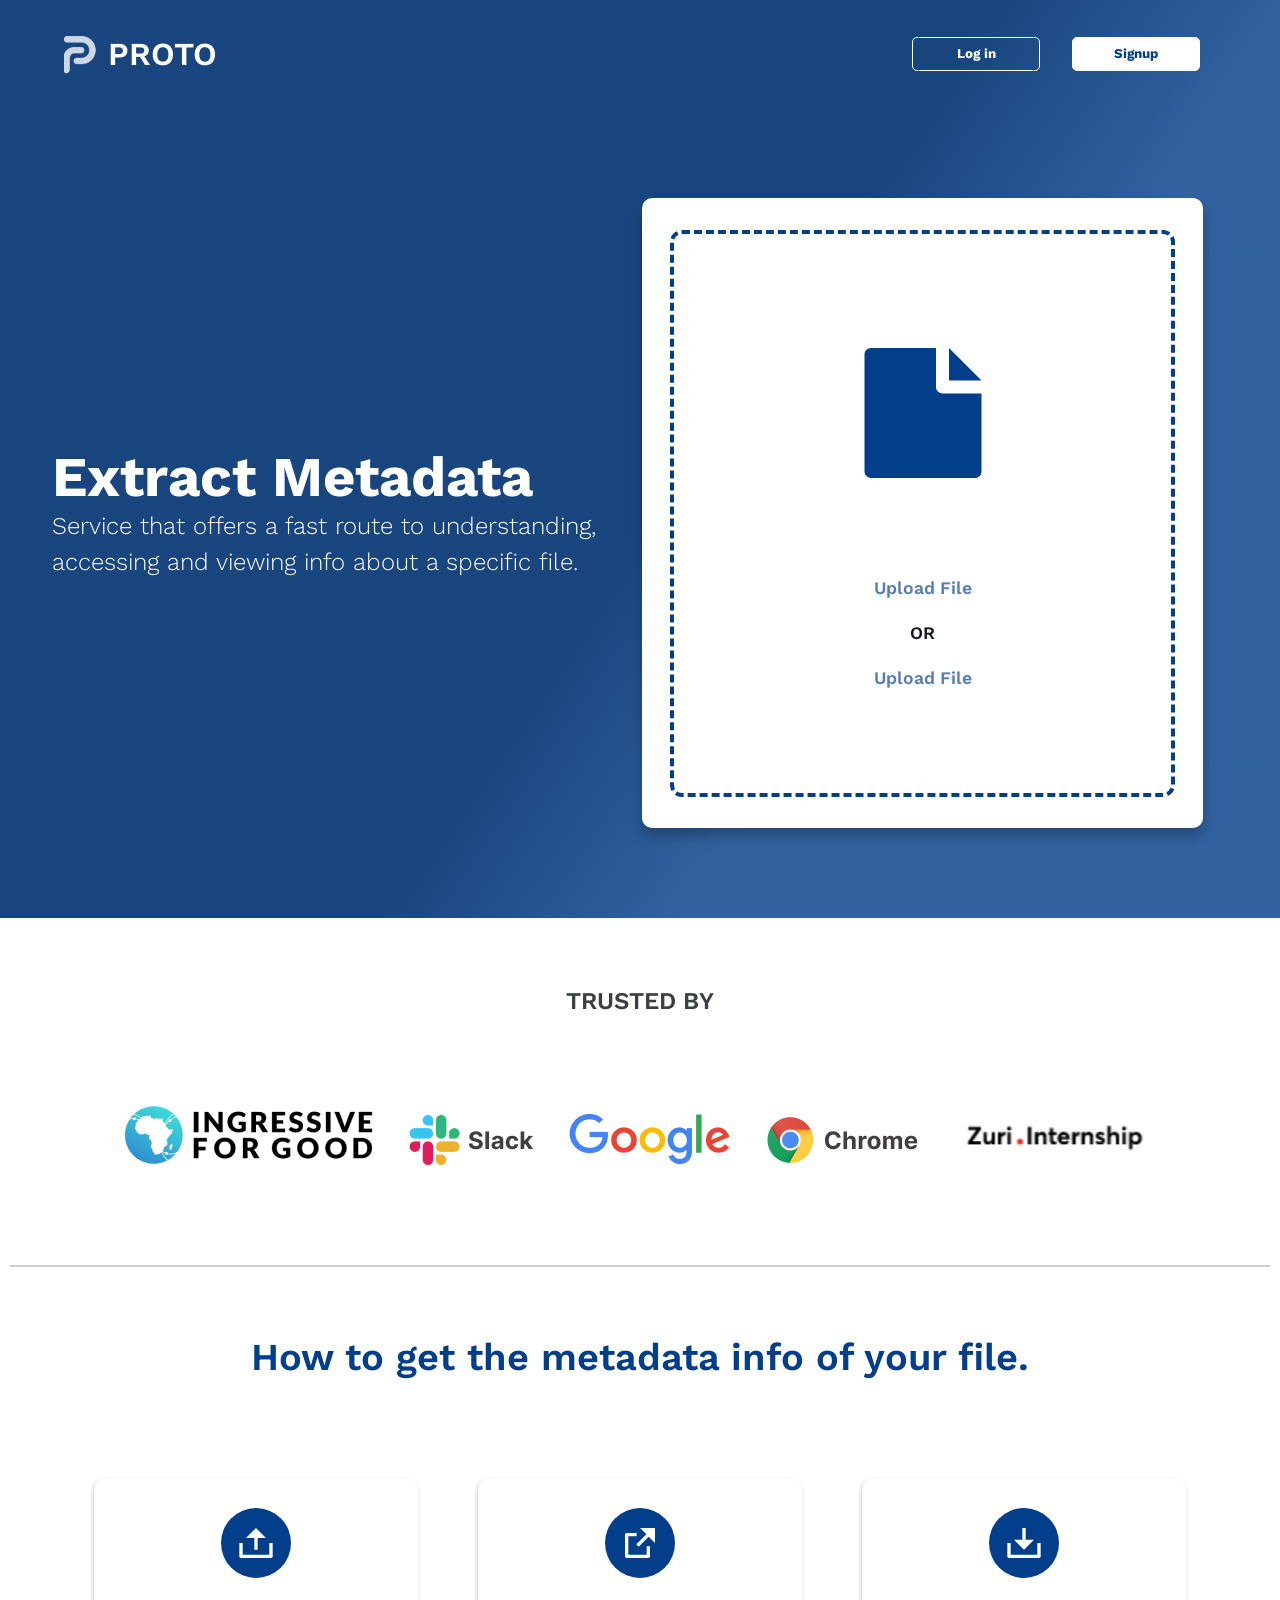
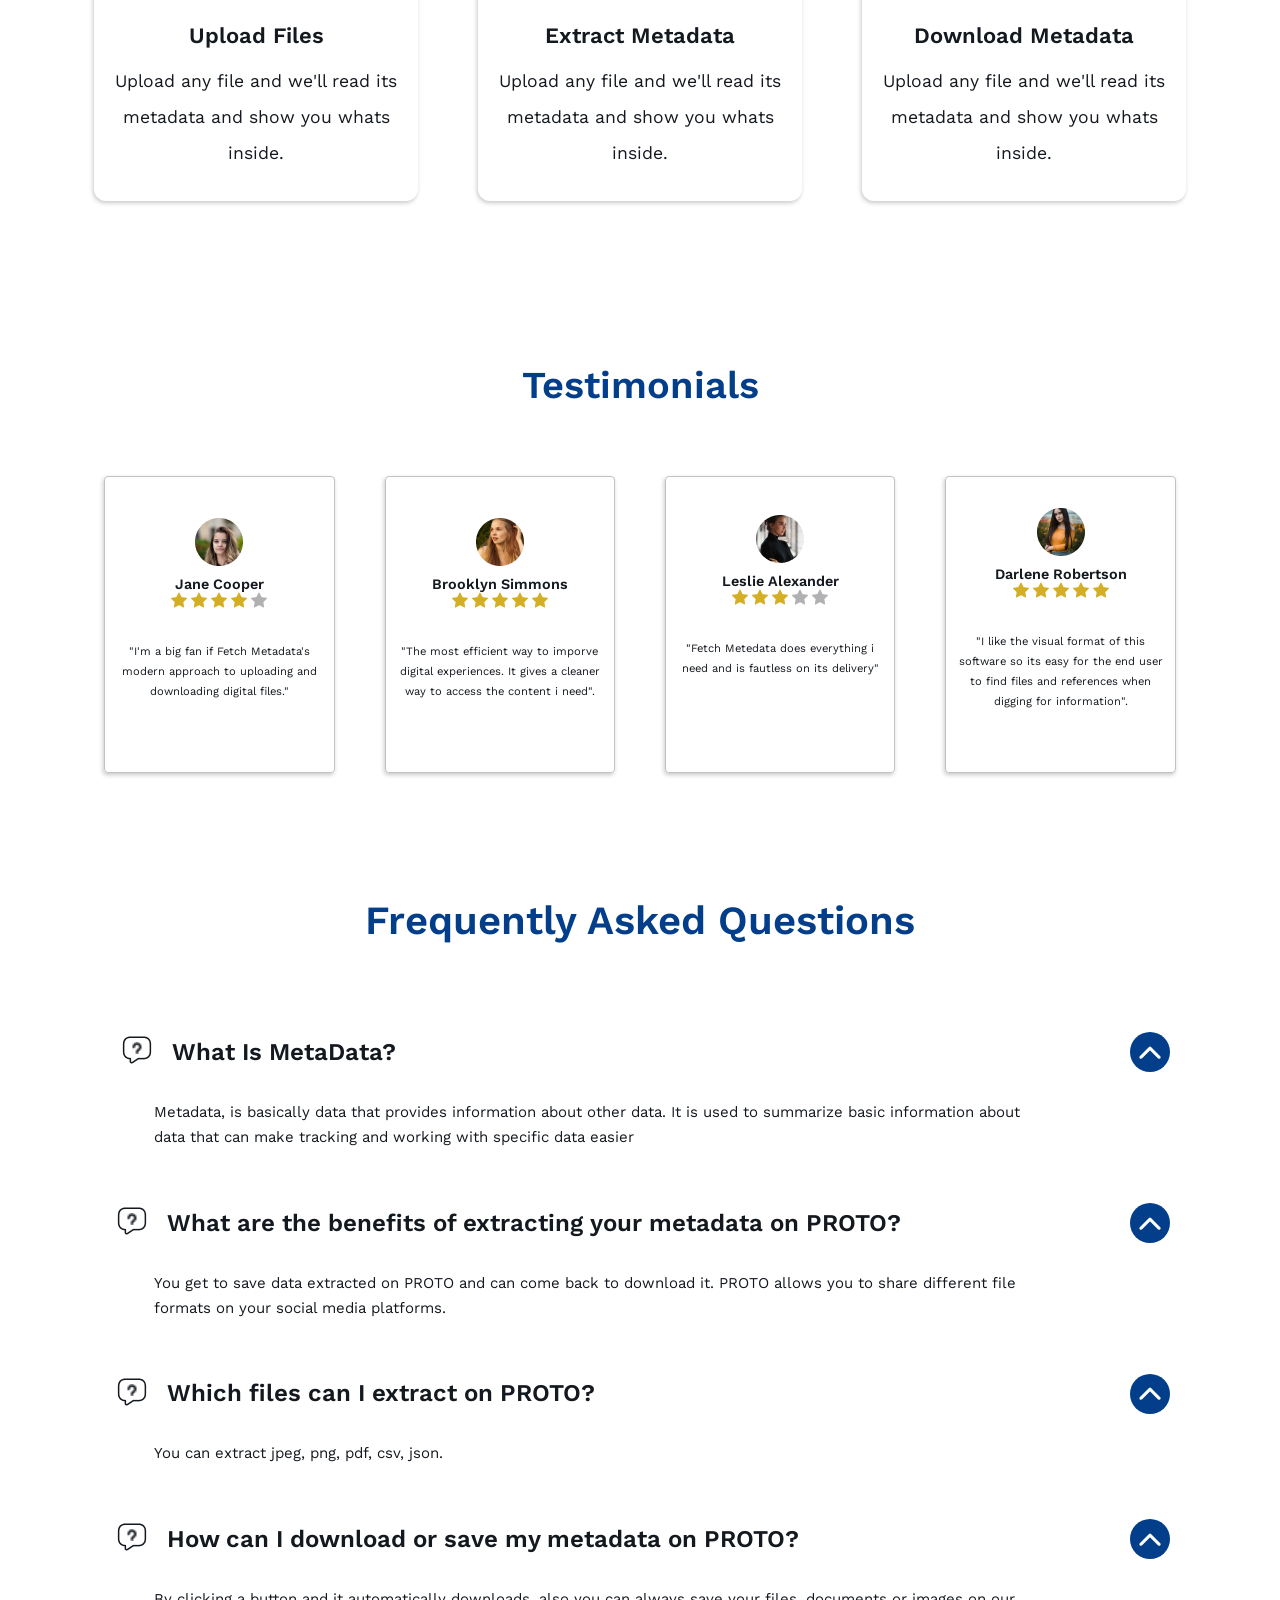
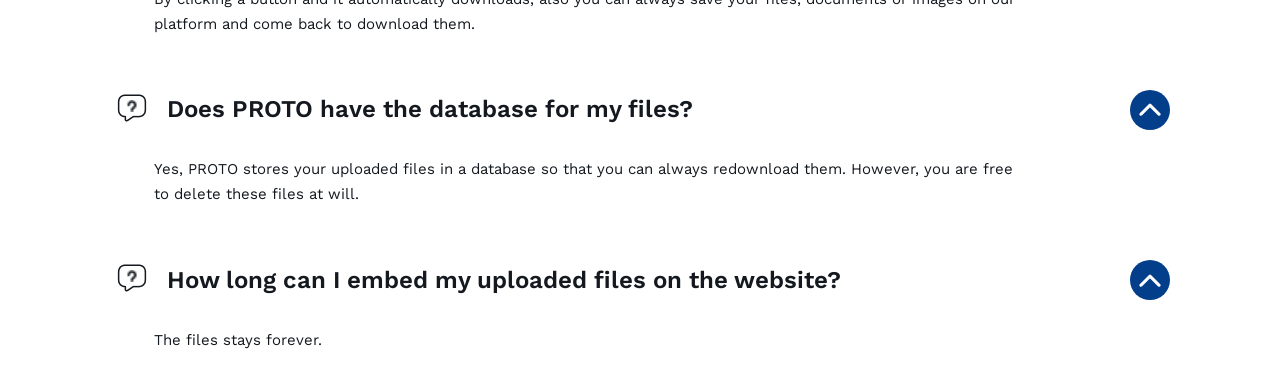
==== zuri-project-landing-page/index.html @ 71b72086 "Add files via upload" ====
<!DOCTYPE html>
<html lang="en">
<head>
    <link rel="stylesheet" href="style.css">
    <meta charset="UTF-8">
    <meta http-equiv="X-UA-Compatible" content="IE=edge">
    <meta name="viewport" content="width=device-width, initial-scale=1.0">
    
    <title>Document</title>
</head>
<body>

<div class="header" id="header">
<nav class="nav_bar">
 
    <div class="logo_div">
        <img src="images/proto 1.svg" alt="logo" class="image">
        <p class="logo_title">PROTO</p>
    </div>
    <div class="button_div" id="menu">
        <button class="login_btn">Log in</button>
        <button class="signup_btn">Signup</button>
    </div>
    <div class="burger" id="burger">
        <div class="line " id="line_1"></div>
        <div class="line" id="line_2"></div>
        <div class="line" id="line_3"></div>
    </div>
</nav>

<div class="hero" id="hero">
    <div class="hero_text_div">
        <p class="title">Extract Metadata</p>
        <p class="subtitle">Service that offers a fast route to understanding, accessing and viewing info about a specific file.</p>
    </div>

    <div class="drop_section_outer">
        <div class="drop_section_inner">
            <img class="file" src="images/Vector.svg" alt="file Symbol">
            <div class="upload_div"> 
           <label class="upload" for="inputTag">
                Upload File
                <input id="inputTag" type="file"/>
              </label>
            <p class="or">OR</p>
            <label class="paste_url" for="inputTag">
                Upload File
                <input id="inputTag" type="file"/>
              </label>
              </div>
            </div>

        </div>
    </div>

  
</div>
</div>





<section class="trusty_sec" id="trust">
    <div class="trusted_div">
    <p class="trusted_p">
       TRUSTED BY
    </p>
    <div class="trustees">
       <img class="trusty_img" src="images/ingressive.jpg" alt="">
       <img class="trusty_img" src="images/Slack.png" alt="">
       <img class="trusty_img" src="images/Google svg.jpg" alt="">
       <img  class="trusty_img"src="images/Chrome.jpg" alt="">
      
       <img class="trusty_img" src="images/zuri.svg" alt="">
    </div>
   </div>
<hr>
</section>

<div class="instructions">
 <p class="instruction_heading">
    How to get the metadata info of your file.
 </p>
 <div class="instruction_cards">
    <div class="instruction_card">
        <div class="blue_circle">  <img src="images/upload.svg" alt="" class="instruction_icon"></div>
      
        <p class="instruction_title">
            Upload Files
        </p>
        <p class="instruction_paragragh">
            Upload any file and we'll read its metadata and show you whats inside.
        </p>
    </div>
    
   <div class="instruction_card">
        <div class="blue_circle">  <img src="images/extract.svg" alt="" class="instruction_icon"></div>
      
        <p class="instruction_title">
          Extract Metadata
        </p>
        <p class="instruction_paragragh">
            Upload any file and we'll read its metadata and show you whats inside.
        </p>
    </div>   
    
   <div class="instruction_card">
        <div class="blue_circle">  <img src="images/export.svg" alt="" class="instruction_icon"></div>
      
        <p class="instruction_title">
         Download Metadata
        </p>
        <p class="instruction_paragragh">
            Upload any file and we'll read its metadata and show you whats inside.
        </p>
    </div>
    
</div>
</div>

<div class="instructions testimonials">
 <p class="instruction_heading testimonial_heading">
  Testimonials
 </p>
 <div class="instruction_cards testimonial_cards">
      
   <div class="instruction_card testimonial_card">
        <div class="blue_circle testimonial_circle">  <img src="images/avatar1.png" alt="" class="instruction_icon"></div>
      
        <p class="instruction_title testimonial_title">
         Jane Cooper
        </p>
            <div class="stars">
         <img src="images/stared.png" alt=""> 
         <img src="images/stared.png" alt="">     
         <img src="images/stared.png" alt="">     
         <img src="images/stared.png" alt="">     
         <img src="images/unstarred.png" alt="">
        </div>
        <p class="instruction_paragragh testimonial_paragragh">
            "I'm a big fan if Fetch Metadata's modern approach to uploading and downloading digital files."
        </p>
    </div>   
    
   <div class="instruction_card testimonial_card">
        <div class="blue_circle testimonial_circle">  <img src="images/avatar2.png" alt="" class="instruction_icon"></div>
      
        <p class="instruction_title testimonial_title">
          Brooklyn Simmons
        </p>
            <div class="stars">
         <img src="images/stared.png" alt=""> 
         <img src="images/stared.png" alt="">     
         <img src="images/stared.png" alt="">     
         <img src="images/stared.png" alt="">     
         <img src="images/stared.png" alt="">
        </div>
        <p class="instruction_paragragh testimonial_paragragh">
           "The most efficient way to imporve digital experiences.
           It gives a cleaner way to access the content i need".
        </p>
    </div>   
    
     
   <div class="instruction_card testimonial_card">
        <div class="blue_circle testimonial_circle alex">  <img src="images/avatar3.png" alt="" class="instruction_icon"></div>
      
        <p class="instruction_title testimonial_title">
          Leslie Alexander
        </p>
        <div class="stars">
         <img src="images/stared.png" alt=""> 
         <img src="images/stared.png" alt="">     
         <img src="images/stared.png" alt="">     
         <img src="images/unstarred.png" alt="">     
         <img src="images/unstarred.png" alt="">
        </div>
        <p class="instruction_paragragh testimonial_paragragh">
          "Fetch Metedata does everything i need and is fautless on its delivery"
        </p>
    </div>   
        
   <div class="instruction_card testimonial_card">
        <div class="blue_circle testimonial_circle">  <img src="images/avatar4.png" alt="" class="instruction_icon"></div>
      
        <p class="instruction_title testimonial_title">
          Darlene Robertson
        </p>
            <div class="stars">
         <img src="images/stared.png" alt=""> 
         <img src="images/stared.png" alt="">     
         <img src="images/stared.png" alt="">     
         <img src="images/stared.png" alt="">     
         <img src="images/stared.png" alt="">
        </div>
        <p class="instruction_paragragh testimonial_paragragh">
            "I like the visual format of this software so its easy for the end user to find files and references when digging for information".
        </p>
    </div>   
</div>


<section class="questions">
    <p class="questions_heading">Frequently Asked Questions</p>

    <div class="question">
      <div class="question_heading_and_icon q-h-1">
        <div class="q-heading">
            <div class="q-icon">
             <img class="q-box" src="images/q-box.png" alt="">
          <img class="question-mark question-mark-1" src="images/questionmark.png" alt="">
        </div>
        
         <p class="question_heading">
            What Is MetaData?
         </p>
        </div>
        <div class="question_hide">
            <img class="arrow-up" src="images/arrow up.png" alt="">
        </div>

      </div>
      <p class="question_paragragh">Metadata, is basically data that provides information about other data.  It is used to summarize basic information about data that can make tracking and working with specific data easier</p>
    </div>

    <div class="question">
      <div class="question_heading_and_icon">
        <div class="q-heading">
            <div class="q-icon">
             <img class="q-box" src="images/q-box.png" alt="">
          <img class="question-mark" src="images/questionmark.png" alt="">
        </div>
        
         <p class="question_heading">
          What are the benefits of extracting your metadata on PROTO?
         </p>
        </div>
        <div class="question_hide">
            <img class="arrow-up" src="images/arrow up.png" alt="">
        </div>

      </div>
      <p class="question_paragragh">You get to save data extracted on PROTO and can come back to download it. PROTO allows you to share different file formats on your social media platforms.</p>
    </div>

    <div class="question">
      <div class="question_heading_and_icon">
        <div class="q-heading">
            <div class="q-icon">
             <img class="q-box" src="images/q-box.png" alt="">
          <img class="question-mark" src="images/questionmark.png" alt="">
        </div>
        
         <p class="question_heading">
            Which files can I extract on PROTO?
         </p>
        </div>
        <div class="question_hide">
            <img class="arrow-up" src="images/arrow up.png" alt="">
        </div>

      </div>
      <p class="question_paragragh p-3">
        You can extract jpeg, png, pdf, csv, json.
      </p>
    </div>

    <div class="question">
      <div class="question_heading_and_icon">
        <div class="q-heading">
            <div class="q-icon">
             <img class="q-box" src="images/q-box.png" alt="">
          <img class="question-mark" src="images/questionmark.png" alt="">
        </div>
        
         <p class="question_heading">
           How can I download or save my metadata on PROTO? 
         </p>
        </div>
        <div class="question_hide">
            <img class="arrow-up" src="images/arrow up.png" alt="">
        </div>

      </div>
      <p class="question_paragragh">By clicking a button and it automatically downloads, also you can always save your files, documents or images on our platform and come back to download them.</p>
    </div>

    <div class="question">
      <div class="question_heading_and_icon">
        <div class="q-heading">
            <div class="q-icon">
             <img class="q-box" src="images/q-box.png" alt="">
          <img class="question-mark" src="images/questionmark.png" alt="">
        </div>
        
         <p class="question_heading">
          Does PROTO have the database for my files?
         </p>
        </div>
        <div class="question_hide">
            <img class="arrow-up" src="images/arrow up.png" alt="">
        </div>

      </div>
      <p class="question_paragragh">Yes, PROTO stores your uploaded files in a database so that you can always redownload them. However, you are free to delete these files at will.</p>
    </div>

    <div class="question">
      <div class="question_heading_and_icon">
        <div class="q-heading">
            <div class="q-icon">
             <img class="q-box" src="images/q-box.png" alt="">
          <img class="question-mark" src="images/questionmark.png" alt="">
        </div>
        
         <p class="question_heading">
            How long can I embed my uploaded files on the website?
         </p>
        </div>
        <div class="question_hide">
            <img class="arrow-up" src="images/arrow up.png" alt="">
        </div>

      </div>
      <p class="question_paragragh">The files stays forever.</p>
    </div>

   

</section>


    <script src="app.js"></script>
</body>

</html>
---- zuri-project-landing-page/style.css ----
@import url("https://fonts.googleapis.com/css2?family=Work+Sans:wght@500&display=swap");
@import url("https://fonts.googleapis.com/css2?family=Work+Sans:wght@300&display=swap");

* {
  padding: 0;
  margin: 0;
  box-sizing: border-box;
}

.header {
  overflow-x: hidden;
  background: linear-gradient(
    124.05deg,
    rgba(0, 49, 112, 0.9) 52.28%,
    rgba(2, 62, 138, 0.81) 68.75%
  );
  width: 100%;
}

.nav_bar {
  display: flex;
  width: 100vw;
  height: 12vh;
  justify-content: space-between;
  align-items: center;
  background: transparent;
}

.image {
  background: transparent;
}

.logo_div {
  display: flex;
  height: 100%;
  justify-content: space-around;
  align-items: center;
  z-index: 20;
  padding: 0 5%;
}

.logo_title {
  width: 110px;
  height: 36px;
  margin-left: 10px;
  font-family: "Work Sans";
  font-style: normal;
  font-weight: 600;
  font-size: 32px;
  line-height: 35px;
  display: flex;
  align-items: center;

  color: #ffffff;
}

.burger {
  display: flex;
  flex-direction: column;
  display: none;
  justify-content: center;
  align-items: center;
  margin: 0 20px;
}

.line {
  width: 35px;
  height: 1.5px;
  background-color: #ffffff;
  margin: 7px;
  border-radius: 2px;
  margin: 8px;
}

.button_div {
  width: 25%;
  display: flex;
  justify-content: space-around;
  margin-right: 5%;
}
.login_btn {
  border: 1.5px white solid;
  border-radius: 5px;
  background: transparent;
  font-family: "Work Sans";
  font-style: normal;
  line-height: 10px;
  color: white;
  width: 10vw;
  font-weight: 700;
}
.login_btn:hover {
  background-color: white;
  color: #023e8a;
  cursor: pointer;
}
.signup_btn {
  border: 1.5px white solid;
  border-radius: 5px;
  background: white;
  font-family: "Work Sans";
  font-style: normal;
  line-height: 32px;
  font-weight: 700;
  color: #023e8a;
  width: 10vw;
}
.signup_btn:hover {
  transform: scale(1.1);
  cursor: pointer;
}
.hero {
  display: flex;
  height: 90vh;
  width: 100vw;
  justify-content: center;
  align-items: center;
  padding: 6%;
}
.hero_text_div {
  margin-left: -25px;
}
.title {
  font-family: "Work Sans";
  font-style: normal;
  font-weight: 700;
  font-size: 56px;
  line-height: 62px;
  color: #ffffff;
}

.subtitle {
  font-family: "Work Sans";
  font-style: normal;
  font-weight: 300;
  font-size: 24px;
  line-height: 36px;
  color: #ffffff;
}

.drop_section_outer {
  display: flex;
  justify-content: center;
  align-items: center;
  width: 80vw;
  height: 70vh;
  background: #ffffff;
  box-shadow: 1px 8px 14px rgba(0, 0, 0, 0.25);
  border-radius: 10px;
}

.drop_section_inner {
  box-sizing: border-box;
  display: flex;
  justify-content: space-evenly;
  flex-direction: column;
  align-items: center;
  width: 90%;
  height: 90%;
  color: rebeccapurple;
  border: 4px dashed #023e8a;
  border-radius: 12px;
}
.upload_div {
  margin-top: -40px;
  display: flex;
  width: 100%;
  flex-direction: column;
}
.upload {
  text-decoration: none;
  margin: 5% 0;
  font-family: "Work Sans";
  font-style: normal;
  font-weight: 600;
  font-size: 110%;

  text-align: center;
  color: #567eb1;
}

.paste_url {
  text-decoration: none;
  margin: 5% 0 -2% 0;
  text-decoration: none;

  font-family: "Work Sans";
  font-style: normal;
  font-weight: 600;
  font-size: 110%;

  text-align: center;
  color: #567eb1;
}

.or {
  font-family: "Work Sans";
  font-style: normal;
  font-weight: 600;
  font-size: 110%;

  text-align: center;
  color: #14191f;
}

input {
  display: none;
}
label {
  cursor: pointer;
}

.trusty_sec {
  display: flex;
  flex-direction: column;
  align-items: center;
  justify-content: center;
}

.trusted_div {
  display: flex;
  flex-direction: column;
  justify-content: space-around;
  align-items: center;
  height: 30vh;
  margin-top: 2%;
  font-family: "Work Sans";
}
.trusted_p {
  font-family: "Work Sans";
  height: 27px;
  font-style: normal;
  font-weight: 600;
  font-size: 24px;
  line-height: 26px;
  align-items: center;
  text-align: center;
  color: #3b3f44;
}
.trusty_img {
  margin: 0 15px;
}
.instructions {
  display: flex;
  flex-direction: column;
  justify-content: center;
  align-items: center;
}
.instruction_heading {
  font-family: "Work Sans";
  font-style: normal;
  font-weight: 600;
  font-size: 38px;
  margin-top: 5%;
  line-height: 53px;
  color: #023e8a;
  text-align: center;
}
hr {
  margin-top: 4%;
  height: 2px;
  border: none;
  width: 98.5vw;
  background-color: rgb(206, 206, 206);
}
.instruction_cards {
  display: flex;
  justify-content: space-around;
  padding: 5%;
}

.instruction_card {
  display: flex;
  flex-direction: column;
  margin: 30px;
  padding: 30px 10px;
  justify-content: center;
  align-items: center;
  border-radius: 12px;
  box-shadow: -1px 2px 4px #c9c9c9;
}
.blue_circle {
  width: 70px;
  height: 70px;
  border-radius: 50%;
  background: #023e8a;
  display: flex;
  justify-content: center;
  align-items: center;
}
.instruction_title {
  font-family: "Work Sans";
  font-style: normal;
  font-weight: 600;
  font-size: 22px;
  padding: 10px 0;
  margin-top: 30px;
  line-height: 35px;
  color: #14191f;
}
.instruction_paragragh {
  font-family: "Work Sans";
  font-style: normal;
  font-weight: 400;
  font-size: 110%;
  line-height: 36px;
  text-align: center;
  color: #14191f;
}

.testimonial_card {
  border: 1px solid rgb(194, 194, 194);
  width: 18vw;
  margin: 0 25px;
  border-radius: 4px;
}

.testimonial_title {
  font-size: 90%;
  margin: -20px;
}

.testimonial_paragragh {
  font-size: 70%;
  padding: -200px;
  line-height: 20px;
  margin-bottom: 30px;
}

.testimonial_circle {
  background: transparent;
  margin-top: -10px;
}
.stars {
  margin-bottom: 30px;
}
.alex {
  margin-top: -35px;
}

.questions {
  display: flex;
  flex-direction: column;
  align-items: center;
}
.questions_heading {
  font-family: "Work Sans";
  font-style: normal;
  font-weight: 600;
  font-size: 250%;
  line-height: 53px;
  text-align: center;
  display: flex;
  align-items: center;
  text-align: center;
  color: #023e8a;
  margin: 5% 0;
}

.question-mark {
  position: relative;
  transform: scale(1.5);
  bottom: 12px;
  left: -22px;
}
.question_heading_and_icon {
  display: flex;
  justify-content: space-between;
  align-items: center;
}
.question_heading {
  font-family: "Work Sans";
  font-style: normal;
  font-weight: 600;
  font-size: 150%;
  line-height: 35px;
  margin-left: 10px;
  color: #14191f;
}
.q-heading {
  display: flex;
  justify-content: space-between;
  align-items: center;
  padding: 30px;

  margin: 0 2%;
}

.question_hide {
  width: 40px;
  height: 40px;
  margin: 0 4%;
  background: #023e8a;
  border-radius: 50%;
  display: flex;
  justify-content: center;
  align-items: center;
}
.question_paragragh {
  font-family: "Work Sans";
  font-style: normal;
  font-size: 15px;
  line-height: 25px;
  color: #14191f;
  padding: 0 15vw 2vw 7vw;
  width: 90vw;
}
.q-h-1 {
  margin-left: 5px;
}
@media screen and (max-width: 800px) {
  .hero {
    flex-direction: column;

    text-align: center;
    padding: 0;
    margin: 0;
  }
  .title {
    margin-left: 20px;
    margin-bottom: 20px;
  }

  .hero {
    height: 70vh;
  }

  .subtitle {
    font-weight: 200;
    padding-left: 20px;
    margin-left: 20px;
    padding-right: 20px;
    font-size: 130%;
  }

  .drop_section_outer {
    margin-top: 40px;
    width: 85%;
    height: 40%;
  }
  .file {
    transform: scale(0.5);
    margin-top: -40px;
  }
  .upload_div {
    flex-direction: row;
    width: 100%;
    margin-top: -50px;
    align-items: center;
    justify-content: space-evenly;
  }
  .upload {
    margin: 5% 0 -2% 0;
  }
  .or {
    margin: 5% 0 -2% 0;
  }
  .button_div {
    height: 150vh;
    z-index: 0;
    padding-top: 200px;
    width: 50vw;
    position: absolute;
    justify-content: center;
    flex-direction: column;
    align-items: center;
    background-color: #023e8a;
    visibility: hidden;
  }
  .button_div_active {
    visibility: visible;
    animation-name: fade;
    animation-duration: 500ms;
  }
  .burger {
    display: block;
  }

  @keyframes fade {
    from {
      opacity: 0;
      width: 0vw;
      height: 0vh;
    }
    to {
      opacity: 1;
      width: 50vw;
      height: 150vh;
    }
  }

  .login_btn {
    margin: 60px auto 0 auto;
    padding: 12px 0;
    width: 80%;
  }

  .signup_btn {
    margin: 10px auto 0 auto;
    width: 80%;
  }
  .trustees {
    width: 350px;
    overflow-x: scroll;
    overflow-y: hidden;
    white-space: nowrap;
  }
  .instruction_heading {
    padding: 0 30px;
  }
  .instruction_cards {
    flex-direction: column;
  }
  ::-webkit-scrollbar {
    display: none;
  }
  .testimonial_card {
    width: 75vw;
    margin-top: 70px;
  }
  .alex {
    margin-top: -10px;
  }
  .line_1 {
    height: 2px;
    transform: rotate(45deg) translate(5px, 5px);
  }
  .line_3 {
    height: 2px;
    transform: rotate(-45deg) translate(9px, -9px);
  }
  .line_2 {
    opacity: 0;
  }
  .question_heading {
    font-size: 90%;
  }
  .q-heading {
    margin-left: -0px;
  }
  .question-mark {
    left: 13px;
    bottom: 30px;
  }
  .question-mark-1 {
    position: relative;
    transform: scale(1.5);
    bottom: 12px;
    left: -22px;
  }
  .q-h-1 {
    margin-left: 5px;
  }
  .question_paragragh {
    margin-left: 40px;
  }
  .question_hide {
    height: 20px;
    width: 20px;
  }
  .arrow-up {
    transform: scale(0.5);
  }

  .questions_heading {
    margin: 50px 0;
    font-size: 200%;
  }
}
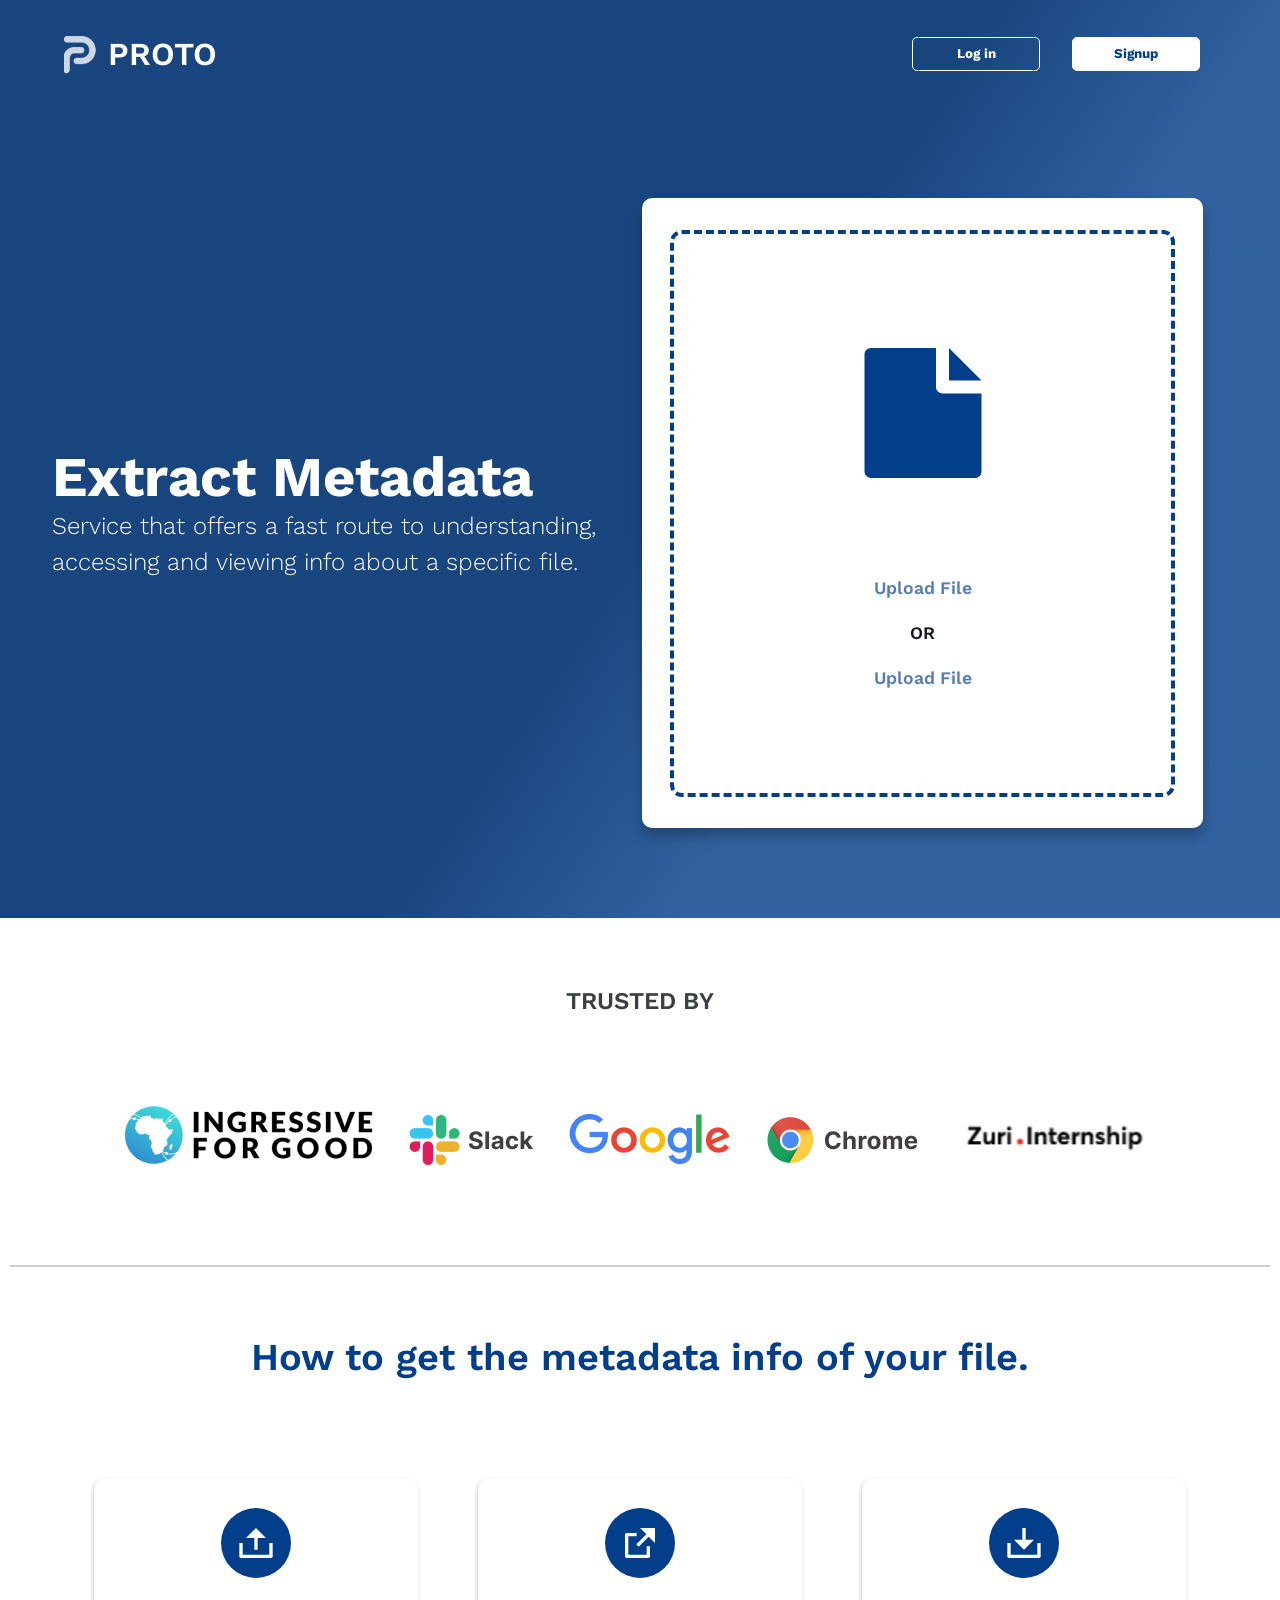
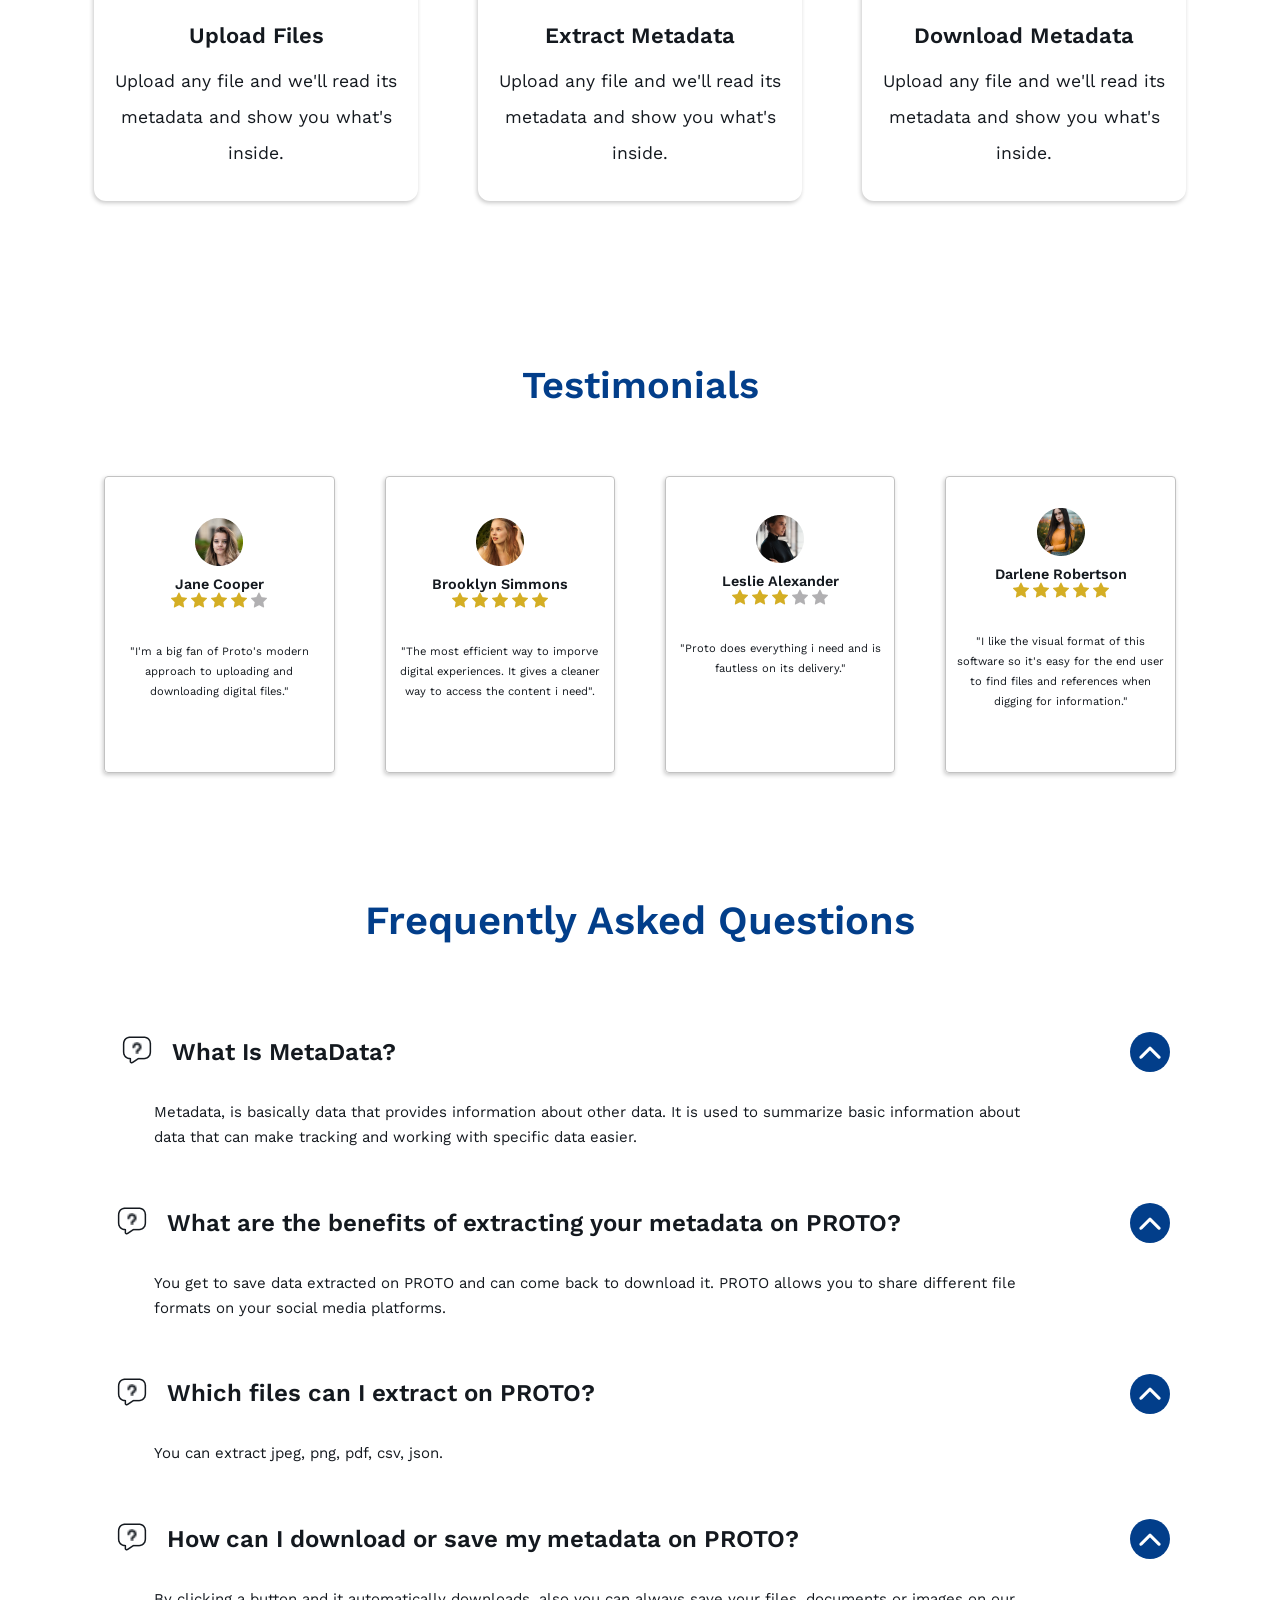
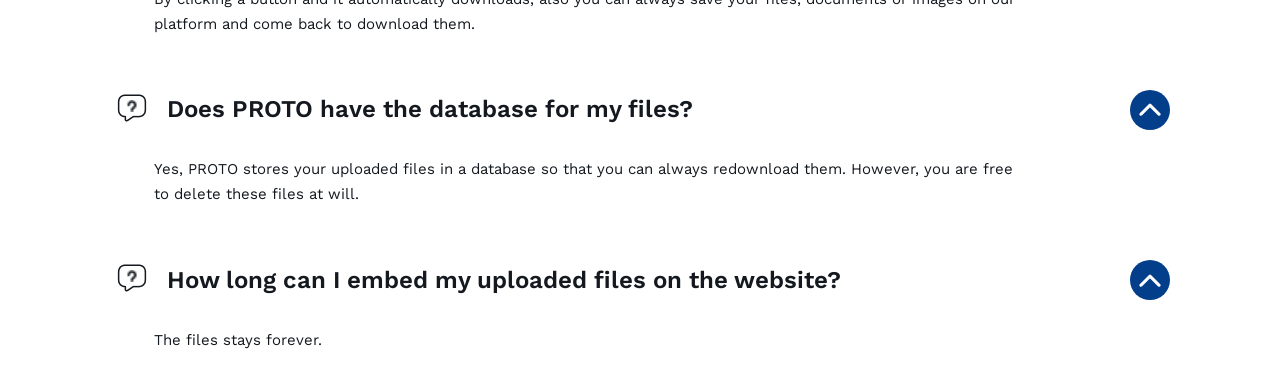
==== commit ea40c2ef: "Edited the title and added meta data" ====
--- a/zuri-project-landing-page/index.html
+++ b/zuri-project-landing-page/index.html
@@ -6,7 +6,11 @@
     <meta http-equiv="X-UA-Compatible" content="IE=edge">
     <meta name="viewport" content="width=device-width, initial-scale=1.0">
     
-    <title>Document</title>
+    <title>PROTO</title>
+    <meta name="title" content="PROTO">
+    <meta name="description" content="A web app that extracts and displays metadata of files.">
+    <link rel="icon" type="image/svg" sizes="32x32" href="images/proto 1.svg">
+
 </head>
 <body>
 
@@ -90,7 +94,7 @@
             Upload Files
         </p>
         <p class="instruction_paragragh">
-            Upload any file and we'll read its metadata and show you whats inside.
+            Upload any file and we'll read its metadata and show you what's inside.
         </p>
     </div>
     
@@ -101,7 +105,7 @@
           Extract Metadata
         </p>
         <p class="instruction_paragragh">
-            Upload any file and we'll read its metadata and show you whats inside.
+            Upload any file and we'll read its metadata and show you what's inside.
         </p>
     </div>   
     
@@ -112,7 +116,7 @@
          Download Metadata
         </p>
         <p class="instruction_paragragh">
-            Upload any file and we'll read its metadata and show you whats inside.
+            Upload any file and we'll read its metadata and show you what's inside.
         </p>
     </div>
     
@@ -139,7 +143,7 @@
          <img src="images/unstarred.png" alt="">
         </div>
         <p class="instruction_paragragh testimonial_paragragh">
-            "I'm a big fan if Fetch Metadata's modern approach to uploading and downloading digital files."
+            "I'm a big fan of Proto's modern approach to uploading and downloading digital files."
         </p>
     </div>   
     
@@ -177,7 +181,7 @@
          <img src="images/unstarred.png" alt="">
         </div>
         <p class="instruction_paragragh testimonial_paragragh">
-          "Fetch Metedata does everything i need and is fautless on its delivery"
+          "Proto does everything i need and is fautless on its delivery."
         </p>
     </div>   
         
@@ -195,7 +199,7 @@
          <img src="images/stared.png" alt="">
         </div>
         <p class="instruction_paragragh testimonial_paragragh">
-            "I like the visual format of this software so its easy for the end user to find files and references when digging for information".
+            "I like the visual format of this software so it's easy for the end user to find files and references when digging for information."
         </p>
     </div>   
 </div>
@@ -221,7 +225,7 @@
         </div>
 
       </div>
-      <p class="question_paragragh">Metadata, is basically data that provides information about other data.  It is used to summarize basic information about data that can make tracking and working with specific data easier</p>
+      <p class="question_paragragh">Metadata, is basically data that provides information about other data.  It is used to summarize basic information about data that can make tracking and working with specific data easier.</p>
     </div>
 
     <div class="question">
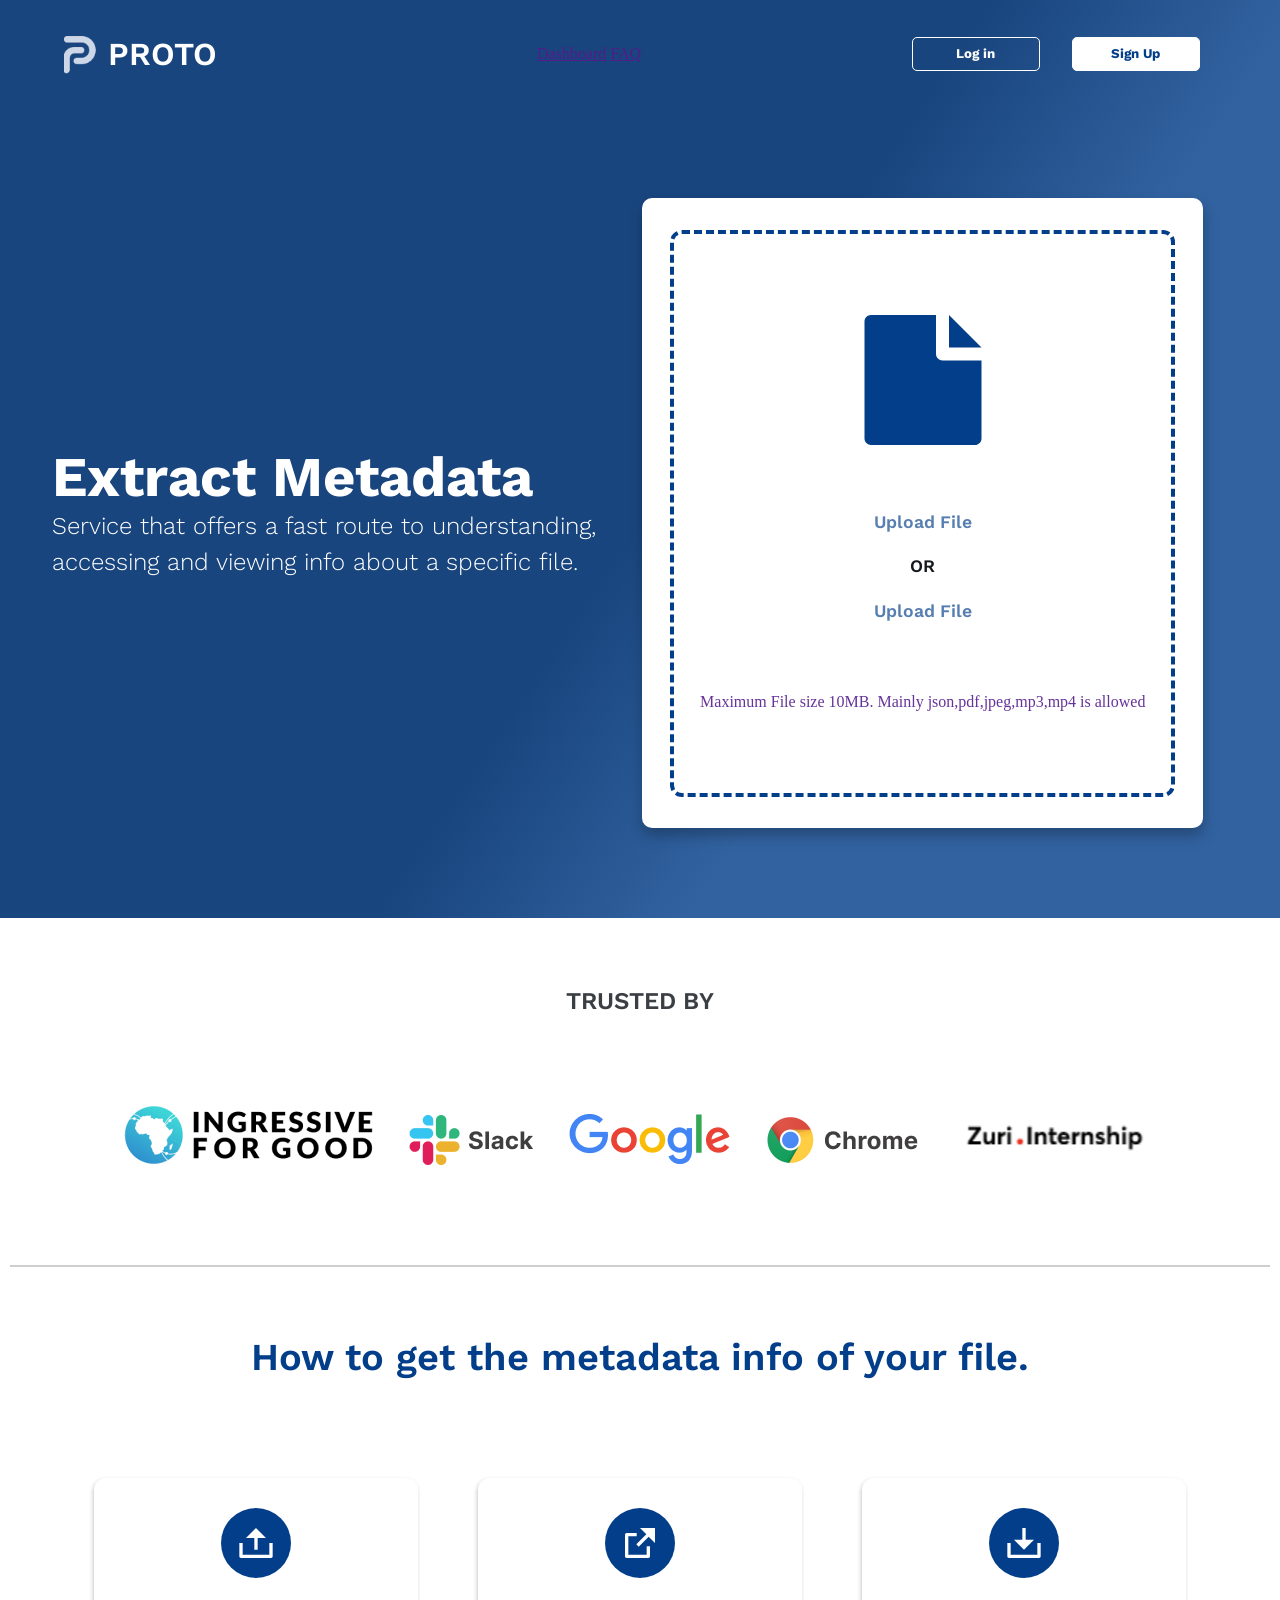
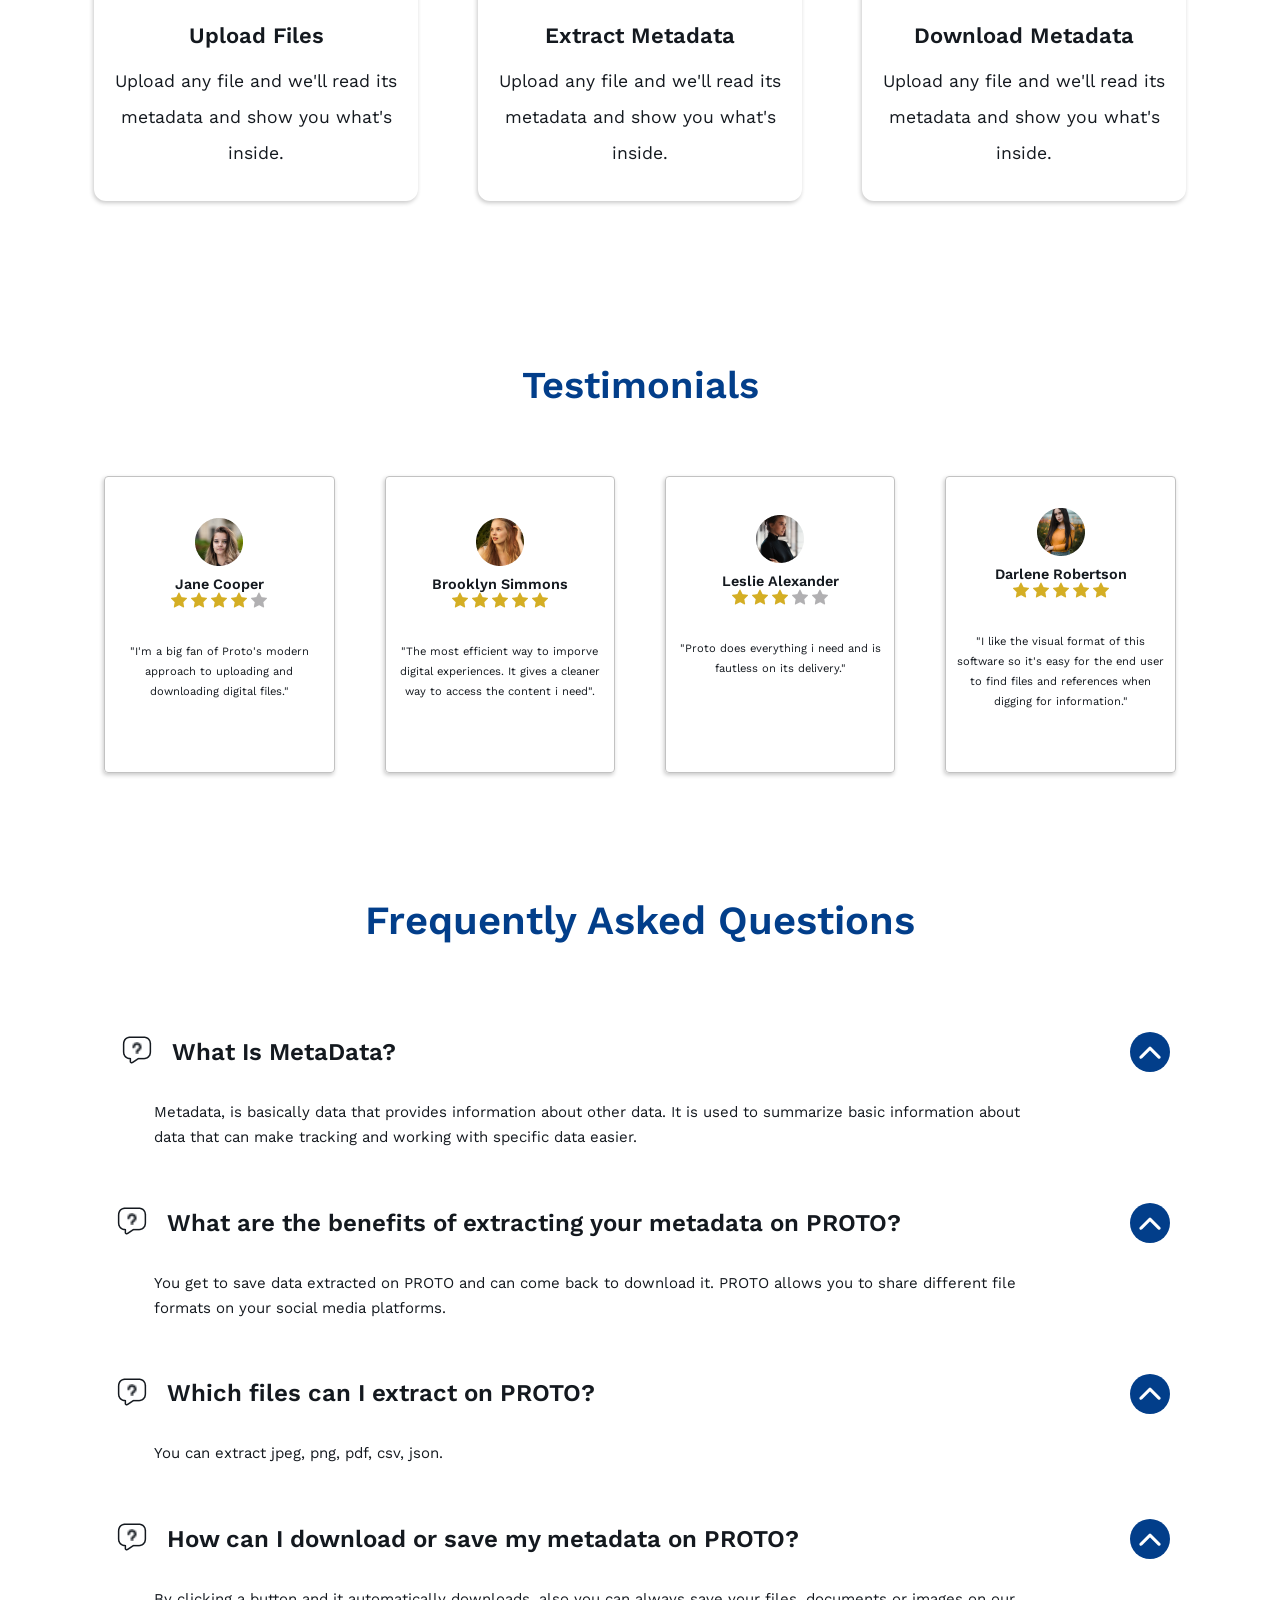
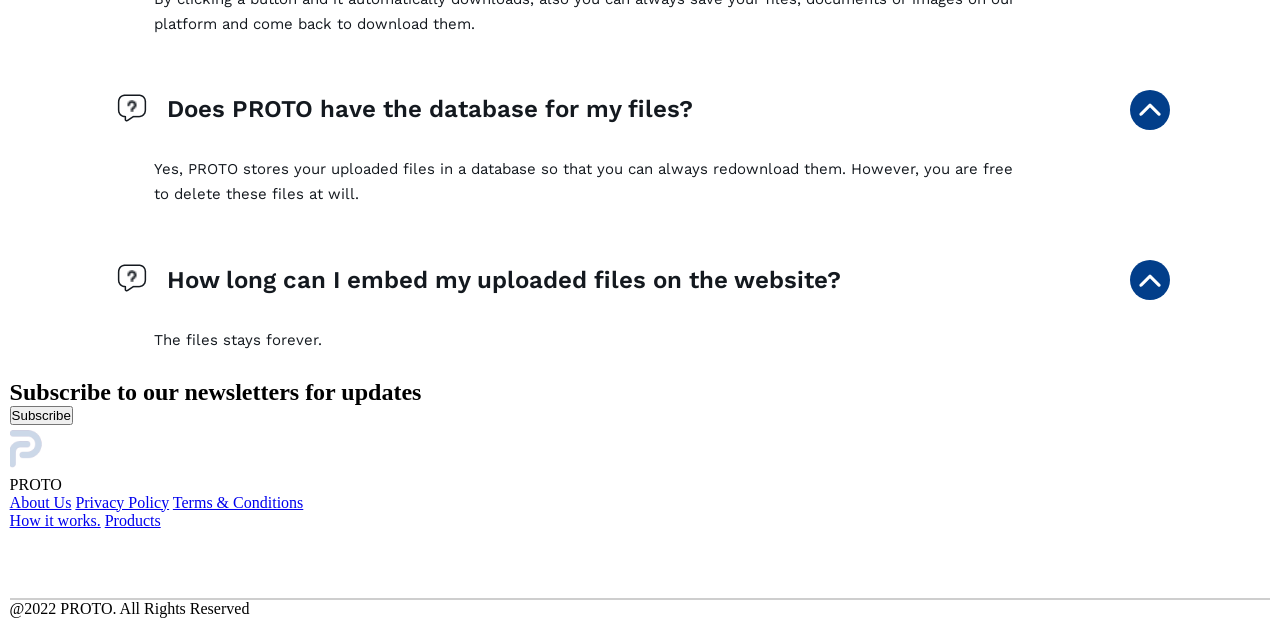
==== commit 1130a45c: "Update index.html" ====
--- a/zuri-project-landing-page/index.html
+++ b/zuri-project-landing-page/index.html
@@ -6,10 +6,10 @@
     <meta http-equiv="X-UA-Compatible" content="IE=edge">
     <meta name="viewport" content="width=device-width, initial-scale=1.0">
     
-    <title>PROTO</title>
-    <meta name="title" content="PROTO">
-    <meta name="description" content="A web app that extracts and displays metadata of files.">
-    <link rel="icon" type="image/svg" sizes="32x32" href="images/proto 1.svg">
+    <title>PROTO</title>
+    <meta name="title" content="PROTO">
+    <meta name="description" content="A web app that extracts and displays metadata of files.">
+    <link rel="icon" type="image/svg" sizes="32x32" href="images/proto 1.svg">
 
 </head>
 <body>
@@ -21,15 +21,22 @@
         <img src="images/proto 1.svg" alt="logo" class="image">
         <p class="logo_title">PROTO</p>
     </div>
+
+    <div class="link_btn_nav">
+      <a class="nav_link" href="">Dashboard</a>
+      <a class="nav_link" href="">FAQ</a>
+    </div>
     <div class="button_div" id="menu">
         <button class="login_btn">Log in</button>
-        <button class="signup_btn">Signup</button>
+        <button class="signup_btn">Sign Up</button>
     </div>
     <div class="burger" id="burger">
         <div class="line " id="line_1"></div>
         <div class="line" id="line_2"></div>
         <div class="line" id="line_3"></div>
     </div>
+
+    
 </nav>
 
 <div class="hero" id="hero">
@@ -52,6 +59,7 @@
                 <input id="inputTag" type="file"/>
               </label>
               </div>
+              <p class="allowed">Maximum File size 10MB. Mainly json,pdf,jpeg,mp3,mp4 is allowed</p>
             </div>
 
         </div>
@@ -79,7 +87,7 @@
        <img class="trusty_img" src="images/zuri.svg" alt="">
     </div>
    </div>
-<hr>
+<hr class="trust_hr">
 </section>
 
 <div class="instructions">
@@ -110,7 +118,7 @@
     </div>   
     
    <div class="instruction_card">
-        <div class="blue_circle">  <img src="images/export.svg" alt="" class="instruction_icon"></div>
+        <div class="blue_circle">  <img class="arrow" src="images/export.svg" alt="" class="instruction_icon"></div>
       
         <p class="instruction_title">
          Download Metadata
@@ -220,12 +228,12 @@
             What Is MetaData?
          </p>
         </div>
-        <div class="question_hide">
-            <img class="arrow-up" src="images/arrow up.png" alt="">
-        </div>
-
-      </div>
-      <p class="question_paragragh">Metadata, is basically data that provides information about other data.  It is used to summarize basic information about data that can make tracking and working with specific data easier.</p>
+        <div  id="arrow_div_1" class="question_hide">
+            <img id="arrow_1"  class="arrow-up" src="images/arrow up.png" alt="">
+        </div>
+
+      </div>
+      <p id="p_1" class="question_paragragh">Metadata, is basically data that provides information about other data.  It is used to summarize basic information about data that can make tracking and working with specific data easier.</p>
     </div>
 
     <div class="question">
@@ -241,7 +249,7 @@
          </p>
         </div>
         <div class="question_hide">
-            <img class="arrow-up" src="images/arrow up.png" alt="">
+            <img  class="arrow-up" src="images/arrow up.png" alt="">
         </div>
 
       </div>
@@ -334,8 +342,58 @@
 
 </section>
 
-
+<section class="subscribe">
+  <h1 class="subscribe-heading">
+    Subscribe to our newsletters for updates
+  </h1>
+
+
+
+<div class="sub_form_div">
+  <form class="sub_form">
+    <input class="subscribe_input " type="text" id="fname" name="firstname" placeholder="Enter your email address">
+     <button class="subscribe_button">Subscribe</button>
+  </form>
+</div>
+
+
+<footer class="footer_div">
+ 
+  <div class="footer_logo">
+        <img src="images/proto 1.svg" alt="logo" class="image">
+        <p class="footer_title">PROTO</p>
+   </div>
+
+    <div class="link_divs">
+      <div class="link_div">
+        <a class="link" href="#">About Us</a>
+          <a class="link" href="#">Privacy Policy</a>
+            <a class="link"  href="#">Terms & Conditions</a>
+      </div>
+       <div class="link_div">
+        <a class="link" href="#">How it works.</a>
+          <a class="link" href="#">Products</a>
+           
+      </div>
+    </div>
+
+<div>
+  <div class="socials">
+    <a href=""><img src="images/instagram 1.png" alt="" srcset=""></a>
+    <a href=""><img src="images/twitter.png" alt="" srcset=""></a>
+    <a href=""><img src="images/linkedin 1.png" alt="" srcset=""></a>
+    <a href=""><img src="images/facebook.png" alt="" srcset=""></a>
+    <a href=""><img src="images/mail 1.png" alt="" srcset=""></a>
+  </div>
+    <div class="copyright-div">
+      <hr class="socials_hr">
+    <p class="copyright">@2022 PROTO. All Rights Reserved</p>
+    </div>
+</div>
+
+
+</footer>
     <script src="app.js"></script>
 </body>
 
-</html>+</html>
